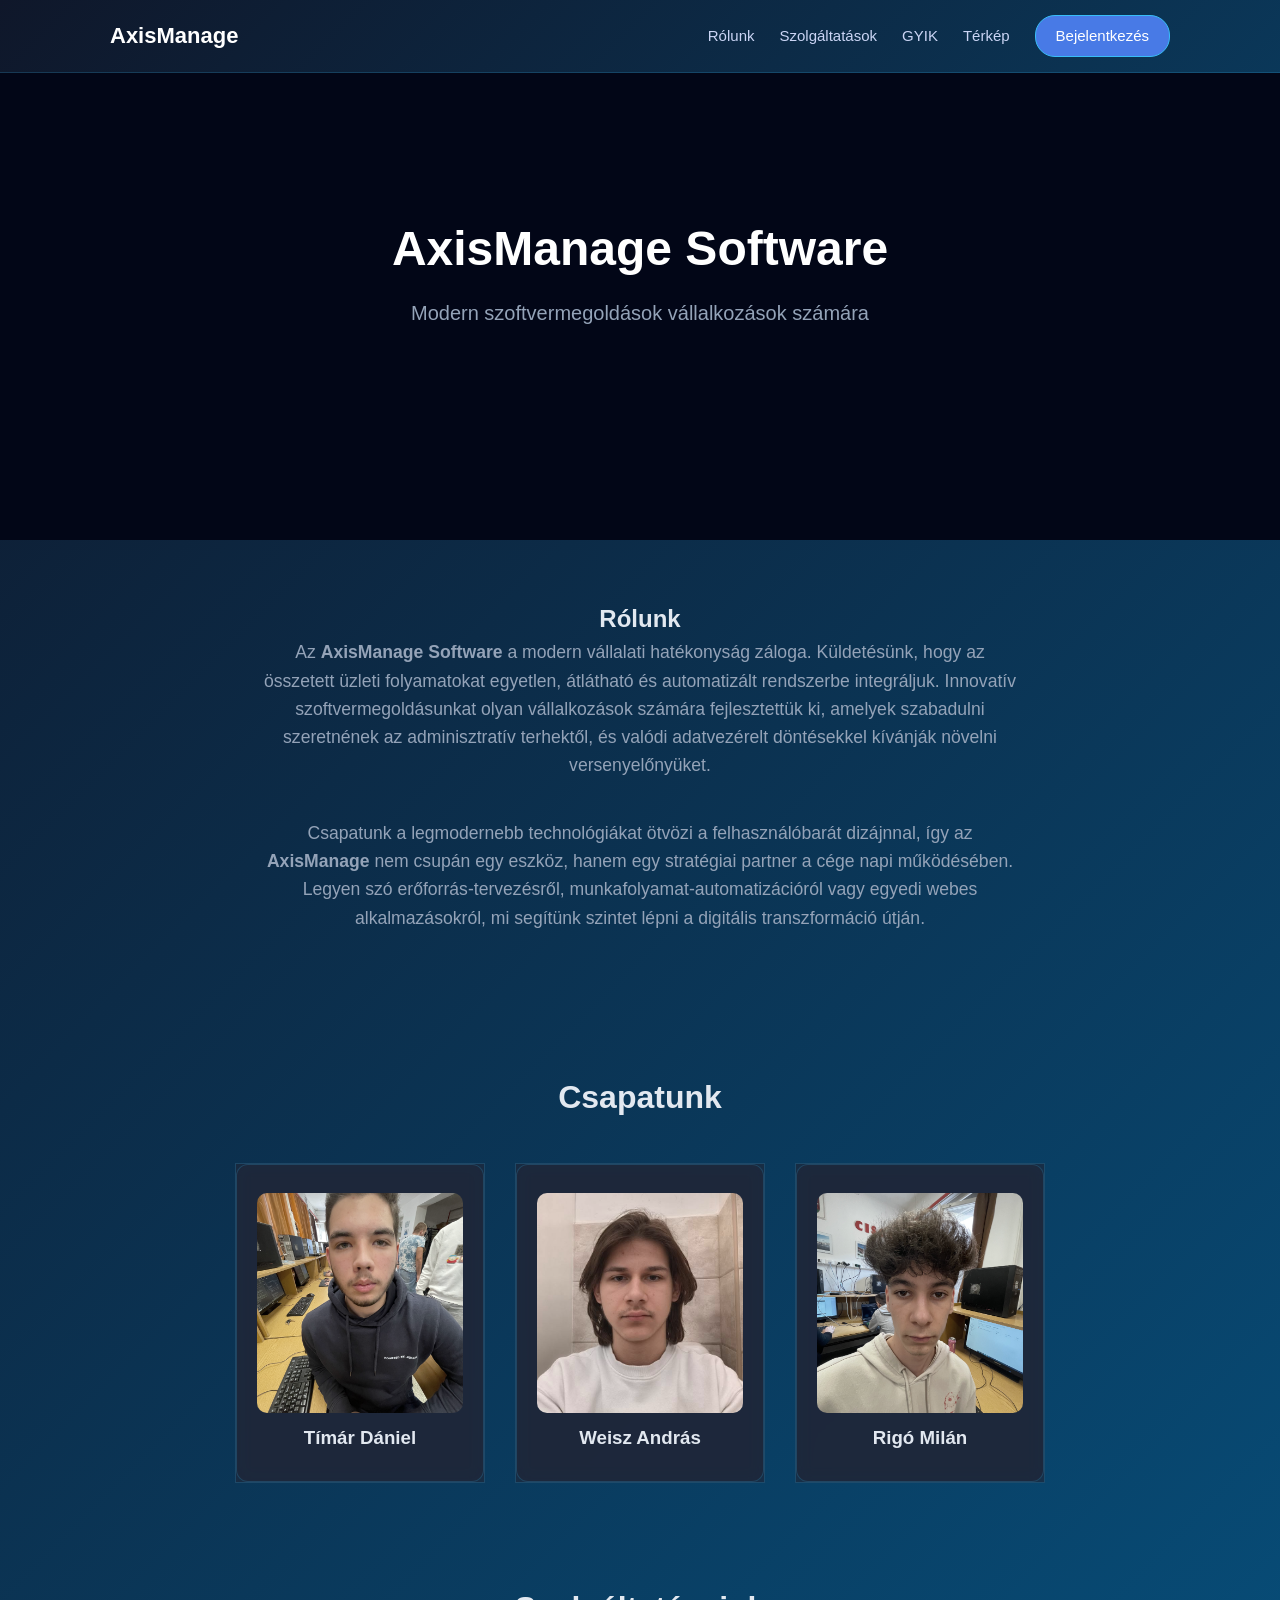
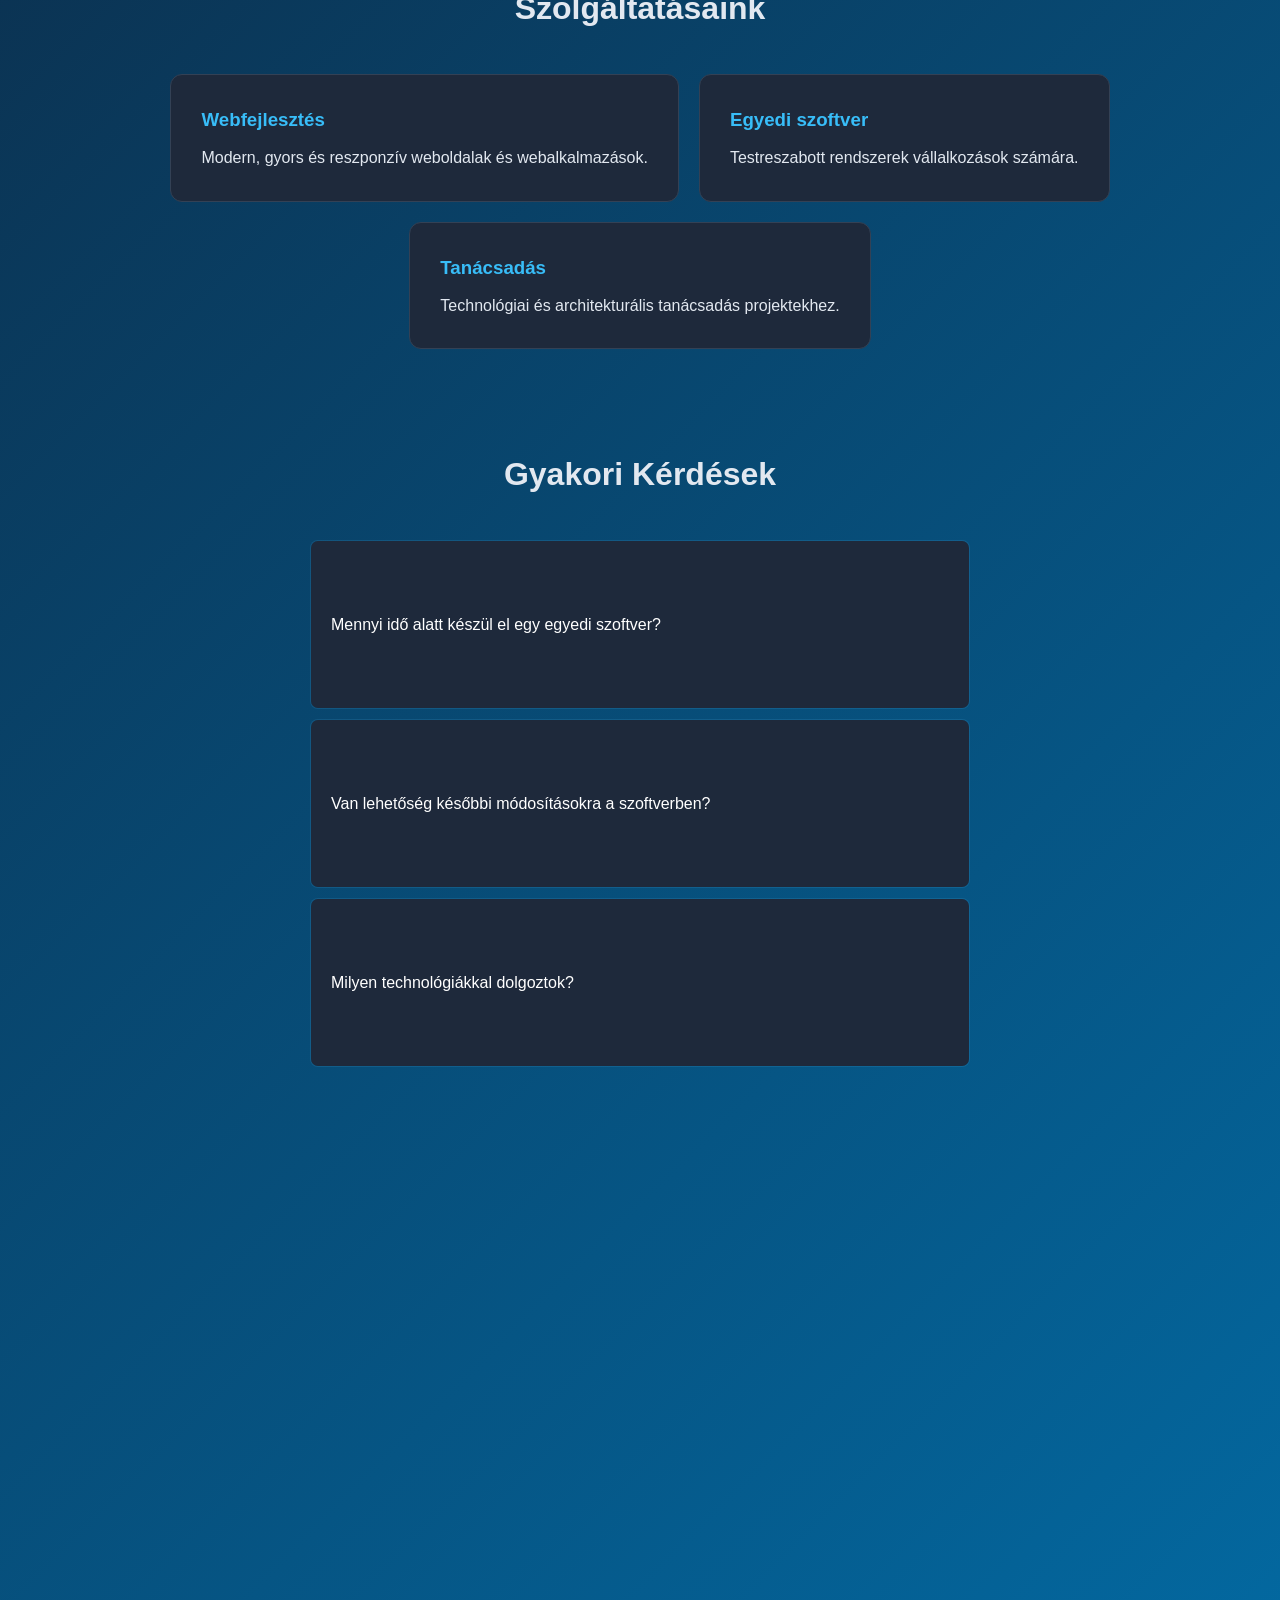
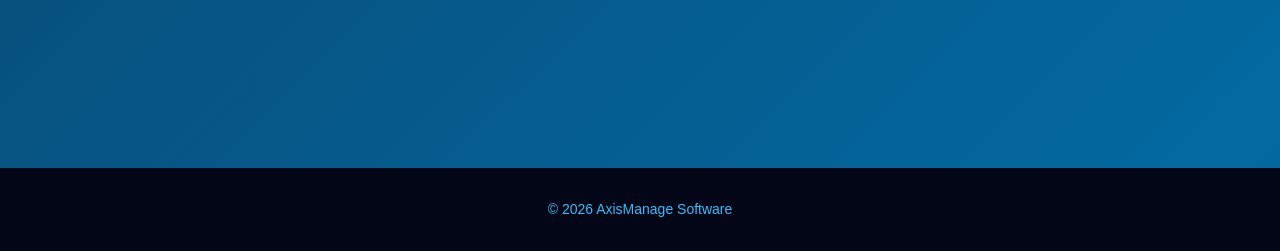
==== index.html @ e3c413a8 "Add files via upload" ====
<!DOCTYPE html>
<html lang="hu">
<head>
<meta charset="UTF-8">
<meta name="viewport" content="width=device-width, initial-scale=1.0">
<link rel="stylesheet" href="style.css">
<link rel="icon" href="axis.png">
<title>AxisManage Software</title>
</head>

<body>
<nav class="navbar">
    <div class="nav-container">
        <div class="nav-logo">AxisManage</div>
        <div class="nav-links">
            <a href="#rolunk">Rólunk</a>
            <a href="#szolg">Szolgáltatások</a>
            <a href="#GYIK">GYIK</a>
            <a href="#terkep">Térkép</a>
            <a href="reg.html" class="login-tab">Bejelentkezés</a>
        </div>
    </div>
</nav>
<header>
<h1>AxisManage Software</h1>
<p>Modern szoftvermegoldások vállalkozások számára</p>
</header>

<span id="rolunk">
    <h2>Rólunk</h2>
    <p id="asd">
        Az <strong>AxisManage Software</strong> a modern vállalati hatékonyság záloga. Küldetésünk, hogy az 
        összetett üzleti folyamatokat egyetlen, átlátható és automatizált rendszerbe integráljuk. 
        Innovatív szoftvermegoldásunkat olyan vállalkozások számára fejlesztettük ki, amelyek 
        szabadulni szeretnének az adminisztratív terhektől, és valódi adatvezérelt döntésekkel 
        kívánják növelni versenyelőnyüket.
    </p>
    <p id="asd">
        Csapatunk a legmodernebb technológiákat ötvözi a felhasználóbarát dizájnnal, így az <strong>AxisManage</strong> 
        nem csupán egy eszköz, hanem egy stratégiai partner a cége napi működésében. Legyen szó 
        erőforrás-tervezésről, munkafolyamat-automatizációról vagy egyedi webes alkalmazásokról, 
        mi segítünk szintet lépni a digitális transzformáció útján.
    </p>
</span>

<section class="container">

<h2>Csapatunk</h2>

<div class="team">

<div class="team-card">

<div class="card-inner">

<div class="card-front">
<img src="IMG_2063.jpg" alt="Team Member">
<h3>Tímár Dániel</h3>
</div>

<div class="card-back">
<p>
Prezentáló és dokumentáló
</p>
</div>

</div>

</div>


<div class="team-card">

<div class="card-inner">

<div class="card-front">
<img src="A2493CA5-7F68-4B2E-9627-E5BFC1A3DE28 (1).jpg" alt="Team Member">
<h3>Weisz András</h3>
</div>

<div class="card-back">
<p>
Hálózat- és szoftverfejlesztő
</p>
</div>

</div>

</div>


<div class="team-card">

<div class="card-inner">

<div class="card-front">
<img src="IMG_2062.jpg" alt="Team Member">
<h3>Rigó Milán</h3>
</div>

<div class="card-back">
<p>
Webfejlesztő és helper
</p>
</div>

</div>

</div>

</div>

</section>

<section>

<h2 id="szolg">Szolgáltatásaink</h2>

<div class="services">

<div class="card">
<h3>Webfejlesztés</h3>
<p>Modern, gyors és reszponzív weboldalak és webalkalmazások.</p>
</div>

<div class="card">
<h3>Egyedi szoftver</h3>
<p>Testreszabott rendszerek vállalkozások számára.</p>
</div>

<div class="card">
<h3>Tanácsadás</h3>
<p>Technológiai és architekturális tanácsadás projektekhez.</p>
</div>
</section>

<section class="faq-container">
    <h2 id="GYIK">Gyakori Kérdések</h2>
    
    <div class="faq-item">
        <button class="faq-question">Mennyi idő alatt készül el egy egyedi szoftver? <span class="arrow">+</span></button>
        <div class="faq-answer">
            <p>A fejlesztési idő nagyban függ a projekt összetettségétől. Egy egyszerűbb webes alkalmazás 4-6 hét alatt elkészülhet, míg egy komplex vállalati irányítási rendszer (ERP) több hónapot is igénybe vehet. Minden esetben részletes ütemtervet adunk az ajánlatunk mellé.</p>
        </div>
    </div>

    <div class="faq-item">
        <button class="faq-question">Van lehetőség későbbi módosításokra a szoftverben? <span class="arrow">+</span></button>
        <div class="faq-answer">
            <p>Természetesen! Az AxisManage rendszereit modulárisan építjük fel, így a későbbiekben bármikor bővíthetők új funkciókkal vagy módosíthatók a meglévő folyamatok a vállalkozás növekedésével párhuzamosan.</p>
        </div>
    </div>

    <div class="faq-item">
        <button class="faq-question">Milyen technológiákkal dolgoztok? <span class="arrow">+</span></button>
        <div class="faq-answer">
            <p>A legmodernebb eszközöket használjuk: webfejlesztéshez React, Vue vagy Angular keretrendszereket, backend oldalon Node.js vagy Python alapú megoldásokat alkalmazunk, az adatbiztonságot pedig felhőalapú infrastruktúrával garantáljuk.</p>
        </div>
    </div>
</section>



<section class="map-section">
    <h2 id="terkep">Hol talál meg minket?</h2>
    <div class="map-container">
        <iframe 
            src="https://www.google.com/maps/embed?pb=!1m18!1m12!1m3!1d2347.4238290338258!2d20.23823096182246!3d47.73952490229683!2m3!1f0!2f0!3f0!3m2!1i1024!2i768!4f13.1!3m3!1m2!1s0x4740f1be151f5fd1%3A0x966ac622caf462b2!2sGhost%20Barber%20Shop%20Kompolt!5e1!3m2!1shu!2shu!4v1773770876963!5m2!1shu!2shu" width="600" height="450" style="border:0;" allowfullscreen="" loading="lazy" referrerpolicy="no-referrer-when-downgrade" 
            width="100%" 
            height="450" 
            style="border:0;" 
            allowfullscreen="" 
            loading="lazy" 
            referrerpolicy="no-referrer-when-downgrade">
        </iframe>
    </div>
</section>

<footer>
 <a href="kepes.html" id="link">© 2026 AxisManage Software</a>
</footer>

<script>
// 1. Görgetésre megjelenő elemek (Scroll Reveal)
const observerOptions = { threshold: 0.1 };
const observer = new IntersectionObserver((entries) => {
    entries.forEach(entry => {
        if (entry.isIntersecting) {
            entry.target.classList.add('reveal');
        }
    });
}, observerOptions);

document.querySelectorAll('section, span#rolunk').forEach(el => observer.observe(el));

// 2. Sima átmenet a bejelentkezéshez
document.querySelector('.login-tab').addEventListener('click', function(e) {
    e.preventDefault(); // Megállítjuk az azonnali ugrást
    const target = this.href;
    document.body.classList.add('fade-out');
    setTimeout(() => {
        window.location.href = "login.html";
    }, 500);
});


// GYIK Lenyiló funkció
document.querySelectorAll('.faq-question').forEach(button => {
    button.addEventListener('click', () => {
        const faqItem = button.parentElement;
        
        // Bezárjuk a többi nyitott elemet (opcionális, ha csak egy lehet nyitva)
        document.querySelectorAll('.faq-item').forEach(item => {
            if (item !== faqItem) {
                item.classList.remove('active');
            }
        });

        // Toggle: ki-be kapcsoljuk a jelenlegit
        faqItem.classList.toggle('active');
    });
});



</script>

</body>
</html>
---- style.css ----
/* ===== Alap beállítások ===== */

*{
    margin:0;
    padding:0;
    box-sizing:border-box;
}

body{
    font-family: "Segoe UI", Arial, sans-serif;
    background:#0f172a;
    color:#e2e8f0;
    line-height:1.6;
}

/* ===== Container ===== */

.container{
    max-width:1100px;
    margin:auto;
    padding:40px 20px;
}

/* ===== Header ===== */

header{
    text-align:center;
    padding:100px 20px;
    background:linear-gradient(135deg,#0f172a,#1e293b);
}

header h1{
    font-size:48px;
    margin-bottom:10px;
}

header p{
    font-size:20px;
    color:#94a3b8;
}

/* ===== Sections ===== */

section{
    padding:60px 0;
}

section h2{
    text-align:center;
    margin-bottom:40px;
    font-size:32px;
}

/* ===== Services ===== */

.services{
    display:grid;
    grid-template-columns:repeat(auto-fit,minmax(250px,1fr));
    gap:25px;
}

.card{
    background:#1e293b;
    padding:30px;
    border-radius:12px;
    transition:0.3s;
    border:1px solid #334155;
}

.card:hover{
    transform:translateY(-6px);
    border-color:#38bdf8;
}

.card h3{
    margin-bottom:10px;
    color:#38bdf8;
}

/* ===== About ===== */

.about{
    text-align:center;
    max-width:700px;
    margin:auto;
    color:#cbd5f5;
}

/* ===== Contact ===== */

.contact{
    text-align:center;
}

.contact a{
    color:#38bdf8;
    text-decoration:none;
}

.contact a:hover{
    text-decoration:underline;
}

/* ===== Footer ===== */
footer{
    display: block;
    text-align:center;
    padding: 30px;
    background:#020617;
    font-size:14px;
    color:#64748b;
}

#link{
    color: #38bdf8;
    text-decoration: none;
    transition: 0.5s;
}

#link:hover{
    color: yellow;
    text-shadow: 0 0 10px rgba(56, 189, 248, 0.8);
}


/* ===== Button ===== */

.btn{
    display:inline-block;
    margin-top:20px;
    padding:12px 24px;
    background:#38bdf8;
    color:#020617;
    border-radius:8px;
    text-decoration:none;
    font-weight:bold;
    transition:0.3s;
}

span {
    text-align: center;
    max-width: 800px; /* Hogy ne nyúljon túl szélesre a szöveg nagy kijelzőn */
    margin: 150px 150px 0px 0px;   /* Ez középre helyezi magát a szekciót a képernyőn */
    padding: 400px 200px;
}

.services, .team {
    display: flex;
    justify-content: center;
    flex-wrap: wrap;
    gap: 20px;
}

#asd{
    text-align: center;
    max-width: 800px; /* Hogy ne nyúljon túl szélesre a szöveg nagy kijelzőn */
    margin: 0 auto;   /* Ez középre helyezi magát a szekciót a képernyőn */
}
.btn:hover{
    background:#0ea5e9;
}

/* ===== TEAM SECTION ===== */ 
.team{ display:flex; justify-content:center; gap:30px; flex-wrap:wrap; } /* card container */ 
.team-card{ width:250px; height:320px; perspective:1000px; } /* inner flip */ 
.card-inner{ position:relative; width:100%; height:100%; transition:transform 0.6s; transform-style:preserve-3d; } 
.team-card:hover .card-inner{ transform:rotateY(180deg); } /* front and back */ 
.card-front, .card-back{ position:absolute; width:100%; height:100%; backface-visibility:hidden; border-radius:12px; overflow:hidden; background:#1e293b; border:1px solid #334155; display:flex; flex-direction:column; align-items:center; justify-content:center; padding:20px; text-align:center; } /* image */
.card-front img{ width:100%; height:220px; object-fit:cover; border-radius:10px; margin-bottom:10px; } /* back */
.card-back{ transform:rotateY(180deg); background:#0f172a; color:#cbd5f5; }


/* 1. Üveg-hatás (Glassmorphism) a kártyáknak */
.team-card, .card-front, .card-back {
    background: rgba(30, 41, 59, 0.7) !important;
    backdrop-filter: blur(8px);
    border: 1px solid rgba(56, 189, 248, 0.2) !important;
}

/* 2. Fejléc animált színátmenettel */
body{
    background: linear-gradient(-45deg, #0f172a, #1e293b, #0369a1, #0f172a);
    background-size: 800%;
    animation: gradient 15s ease infinite;
}

@keyframes gradient {
    0% { background-position: 0% 50%; }
    50% { background-position: 100% 50%; }
    100% { background-position: 0% 50%; }
}

/* 3. A "Rólunk" szöveg elegánsabb elrendezése */
#asd{
    max-width: 800px;
    margin: 0 auto 40px auto;
    text-align: center;
    font-size: 1.1rem;
    color: #94a3b8;
}

/* 4. Csapat kártyák finomítása - Kép stílus */
.card-front img {
    filter: grayscale(30%); /* Kicsit komolyabb, üzletibb hatás */
    transition: 0.3s;
}

.team-card:hover img {
    filter: grayscale(0%);
}

.card:hover {
    box-shadow: 0 0 20px rgba(56, 189, 248, 0.4);
    border-color: #38bdf8;
    transform: scale(1.02);
}
.blob {
    position: absolute;
    width: 300px;
    height: 300px;
    background: rgba(56, 189, 248, 0.1);
    filter: blur(80px);
    border-radius: 50%;
    z-index: -1;
}




/* ===== Új Fejléc Stílus ===== */
.navbar {
    position: fixed; /* Fixen felül marad görgetéskor */
    top: 0;
    left: 0;
    width: 100%;
    z-index: 9999; /* Minden felett jelenjen meg */
    background: linear-gradient(-45deg, #0f172a, #1e293b, #0369a1, #0f172a);
    animation: gradient 15s ease infinite;
    background-size: 800%;
    backdrop-filter: blur(10px); /* Üveghatás */
    border-bottom: 1px solid rgba(56, 189, 248, 0.2);
    padding: 15px 0;
}

.nav-container {
    max-width: 1100px;
    margin: 0 auto;
    display: flex;
    justify-content: space-between;
    align-items: center;
    padding: 0 20px;
}

.nav-logo {
    font-size: 22px;
    font-weight: bold;
    color: #fff;
}

.nav-links {
    display: flex;
    align-items: center;
    gap: 25px;
}

.nav-links a {
    text-decoration: none;
    color: #cbd5f5;
    font-size: 15px;
    font-weight: 500;
    transition: 0.3s;
}

.nav-links a:hover {
    color: #38bdf8;
}

/* Login fül stílusa */
.login-tab {
    background: rgba(56, 189, 248, 0.1);
    color: #38bdf8 !important; /* Kék szöveg */
    padding: 8px 18px;
    border: 1px solid #38bdf8;
    border-radius: 8px;
    transition: all 0.3s ease;
}

.login-tab:hover {
    background: #38bdf8 !important;
    color: #0f172a !important; /* Sötét szöveg hover esetén */
    box-shadow: 0 0 15px rgba(56, 189, 248, 0.4);
}

html {
    scroll-behavior: smooth;
}

/* Animált háttér a headernek, mint a login oldalon */
header {
    height: 60vh;
    display: flex;
    background:#020617;
    flex-direction: column;
    justify-content: center;
    align-items: center;
    background-size: 400% 400%;
    animation: gradient 15s ease infinite;
    color: white;
    text-align: center;
}

@keyframes gradient {
    0% { background-position: 0% 50%; }
    50% { background-position: 100% 50%; }
    100% { background-position: 0% 50%; }
}

/* Elhalványulás effekt oldalváltáskor */
body {
    transition: opacity 0.5s ease;
    opacity: 1;
}

.fade-out {
    opacity: 0;
}

/* Szekciók alaphelyzete az animációhoz */
section, span {
    opacity: 0;
    transform: translateY(30px);
    transition: all 0.8s ease-out;
}

/* Amikor láthatóvá válik görgetéskor */
.reveal {
    opacity: 1;
    transform: translateY(0);
}

/* A navbar "Bejelentkezés" gombja legyen kiemelt */
.login-tab {
    background-color: #487ae6;
    padding: 8px 20px;
    border-radius: 20px;
    color: white !important;
    transition: background 0.3s;
}

.login-tab:hover {
    background-color: #365ec9;
}

/* ===== JAVÍTOTT SPAN (korábban ez okozta a nagy üres tereket) ===== */
span {
    display: block; /* Hogy a margin/padding megfelelően működjön */
    text-align: center;
    max-width: 800px;
    margin: 40px auto; /* Normalizált margin: 40px fent/lent, auto középre */
    padding: 20px;     /* A 400px-ről levéve normál méretre */
}

/* ===== JAVÍTOTT GYIK (Minimalista és vékony) ===== */
.faq-container {
    max-width: 700px; /* Kicsit keskenyebb, hogy elegánsabb legyen */
    margin: 40px auto;
    padding: 0 20px;
    opacity: 1; /* Biztosítjuk a láthatóságot */
    transform: none;
}

.faq-item {
    margin-bottom: 10px;
    border-radius: 8px;
    background: rgba(255, 255, 255, 0.03); /* Nagyon enyhe háttér */
    border: 1px solid rgba(56, 189, 248, 0.1); /* Finom kék keret */
    overflow: hidden;
    transition: all 0.3s ease;
}

.faq-question {
    width: 100%;
    padding: 12px 20px; /* Vékonyabb (12px függőlegesen) */
    background: #1e293b; 
    color: white;
    border: none;
    text-align: left;
    font-size: 16px; /* Kisebb, modernebb betűméret */
    font-weight: 500;
    cursor: pointer;
    display: flex;
    justify-content: space-between;
    align-items: center;
    transition: background 0.3s ease;
}

.faq-question:hover {
    background: #24334a; /* Csak egy kicsit világosodik ki */
}

.faq-answer {
    max-height: 0;
    overflow: hidden;
    transition: all 0.4s ease-in-out;
    background: rgba(0, 0, 0, 0.2); /* Sötét háttér a válasznak */
}

.faq-answer p {
    padding: 15px 20px;
    margin: 0;
    color: #94a3b8; /* Szürkébb szöveg a válasznak */
    font-size: 14px;
    line-height: 1.5;
}

/* Aktív állapot és nyíl animáció */
.faq-item.active .faq-answer {
    max-height: 300px;
}

.faq-item.active .faq-question {
    background: #0369a1; /* Kékre vált, ha nyitva van */
}

.faq-item.active .arrow {
    transform: rotate(45deg);
    color: white;
}

.arrow {
    font-size: 20px;
    color: #38bdf8;
    transition: transform 0.3s ease;
}



.map-section {
    padding: 60px 0;
    text-align: center;
}

.map-container {
    max-width: 1000px;
    margin: 0 auto;
    padding: 0 20px;
    line-height: 0; /* Megszünteti az apró rést az iframe alatt */
}

.map-container iframe {
    width: 100%;
    border-radius: 15px; /* Lekerekített sarkok, hogy illeszkedjen a kártyákhoz */
    box-shadow: 0 10px 30px rgba(0, 0, 0, 0.5);
    border: 1px solid rgba(56, 189, 248, 0.2) !important; /* Finom kék keret */
    transition: filter 0.5s ease;
}

/* Ha ráközelít az egérrel, visszavált színesre */
.map-container iframe:hover {
    filter: grayscale(0%) invert(0%) hue-rotate(0deg) brightness(100%);
}
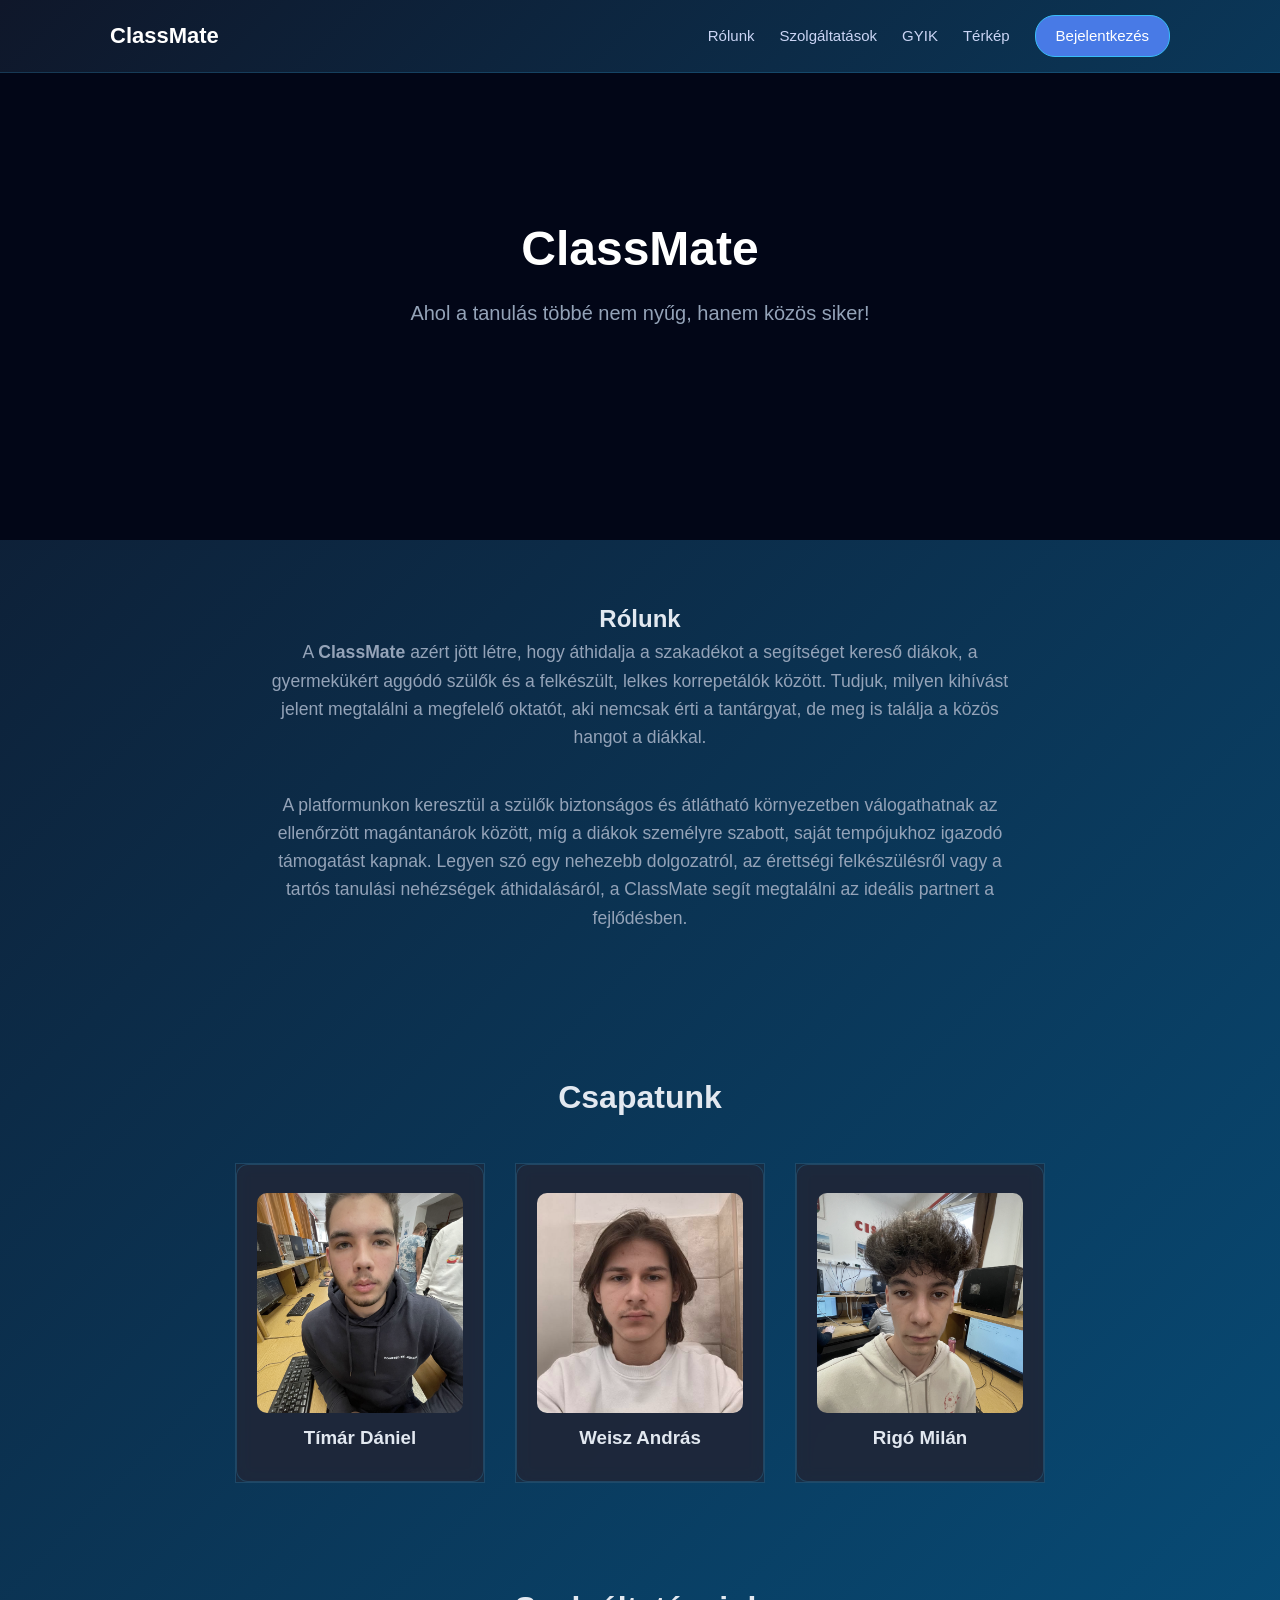
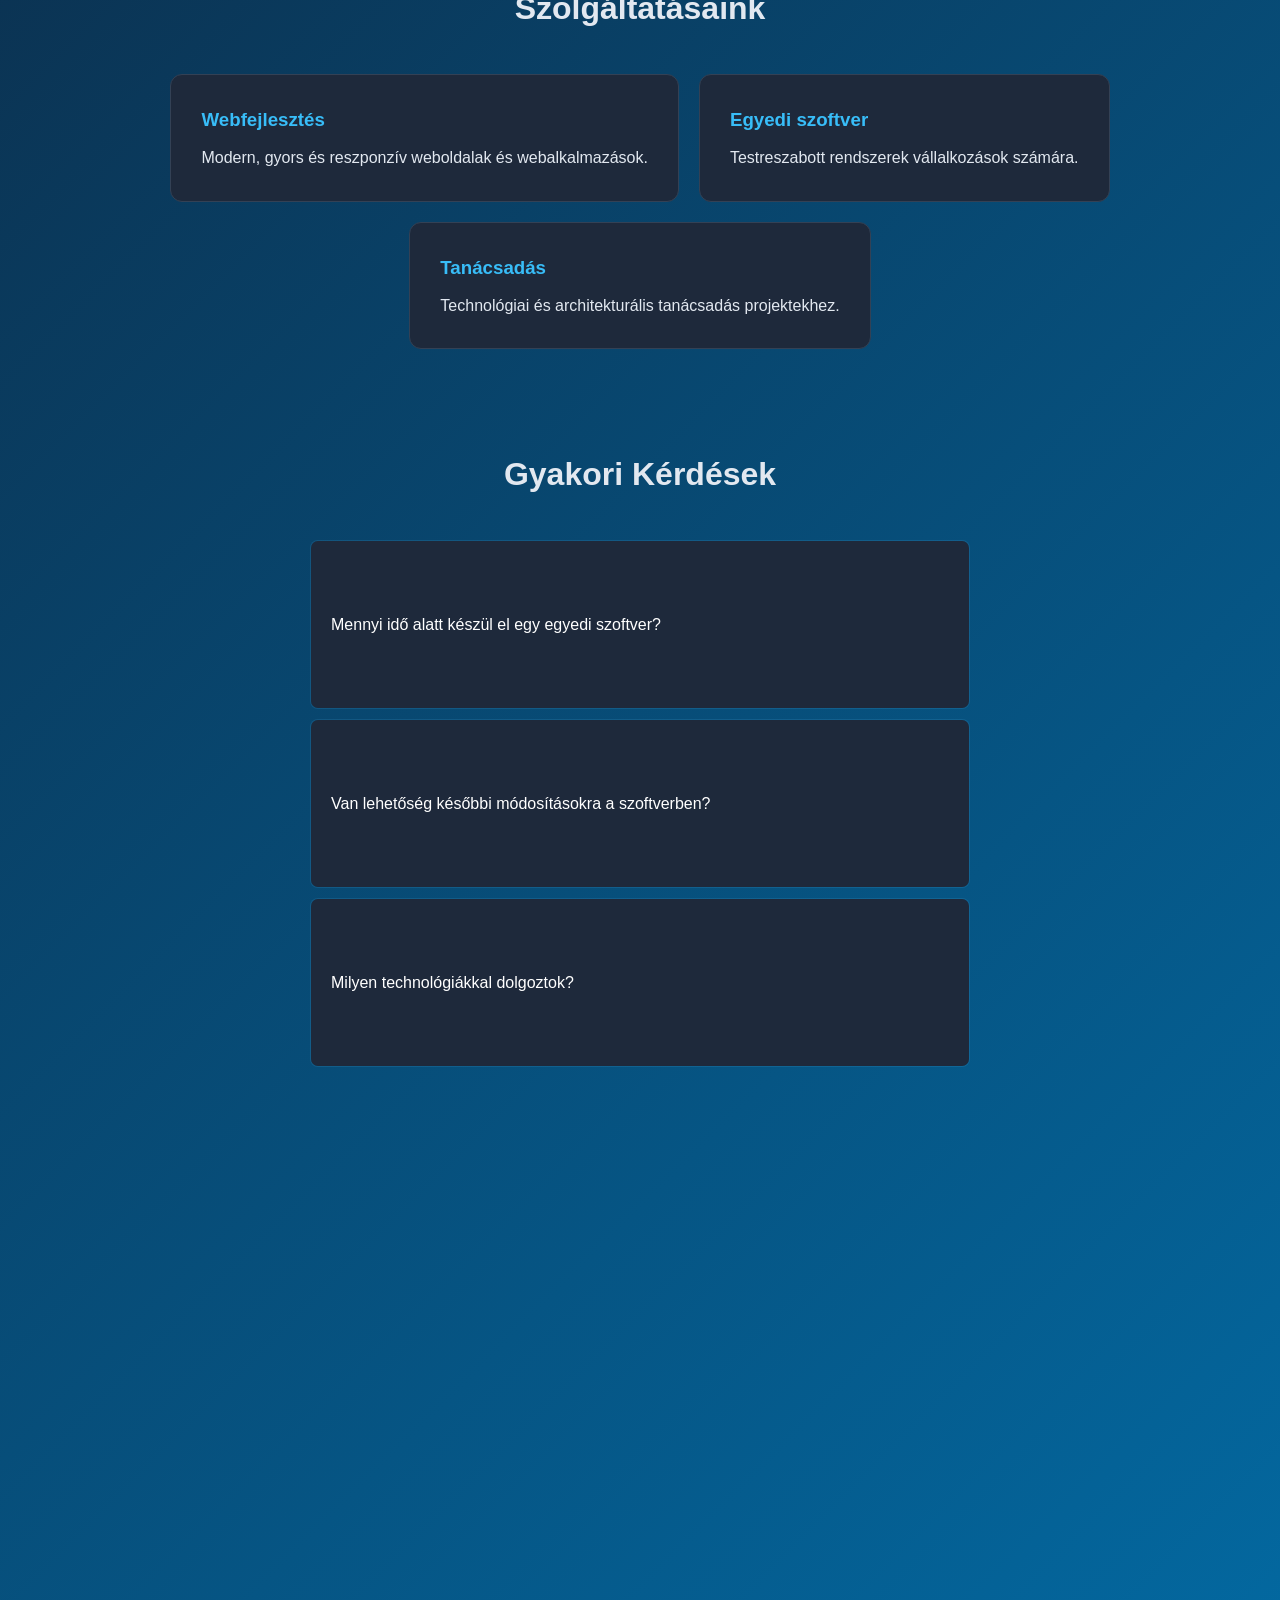
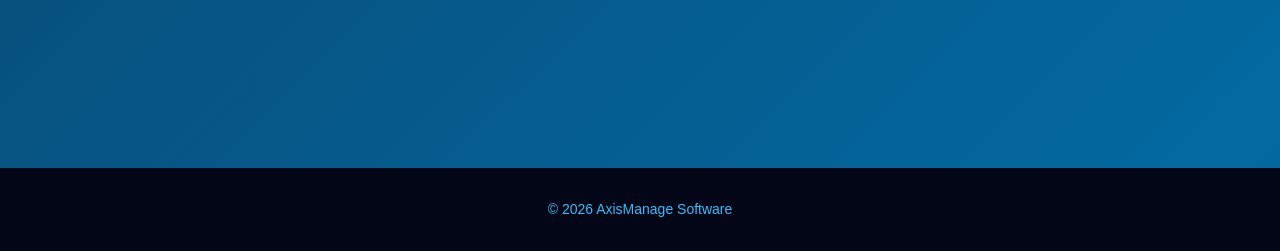
==== commit 9e742901: "rólunk átírva" ====
--- a/index.html
+++ b/index.html
@@ -5,13 +5,13 @@
 <meta name="viewport" content="width=device-width, initial-scale=1.0">
 <link rel="stylesheet" href="style.css">
 <link rel="icon" href="axis.png">
-<title>AxisManage Software</title>
+<title>ClassMate</title>
 </head>
 
 <body>
 <nav class="navbar">
     <div class="nav-container">
-        <div class="nav-logo">AxisManage</div>
+        <div class="nav-logo">ClassMate</div>
         <div class="nav-links">
             <a href="#rolunk">Rólunk</a>
             <a href="#szolg">Szolgáltatások</a>
@@ -22,24 +22,24 @@
     </div>
 </nav>
 <header>
-<h1>AxisManage Software</h1>
-<p>Modern szoftvermegoldások vállalkozások számára</p>
+<h1>ClassMate</h1>
+<p>Ahol a tanulás többé nem nyűg, hanem közös siker!</p>
 </header>
 
 <span id="rolunk">
     <h2>Rólunk</h2>
     <p id="asd">
-        Az <strong>AxisManage Software</strong> a modern vállalati hatékonyság záloga. Küldetésünk, hogy az 
-        összetett üzleti folyamatokat egyetlen, átlátható és automatizált rendszerbe integráljuk. 
-        Innovatív szoftvermegoldásunkat olyan vállalkozások számára fejlesztettük ki, amelyek 
-        szabadulni szeretnének az adminisztratív terhektől, és valódi adatvezérelt döntésekkel 
-        kívánják növelni versenyelőnyüket.
+        A <strong>ClassMate</strong> azért jött létre, hogy áthidalja a szakadékot a segítséget kereső
+        diákok, a gyermekükért aggódó szülők és a felkészült, lelkes korrepetálók között.
+        Tudjuk, milyen kihívást jelent megtalálni a megfelelő oktatót, aki nemcsak érti a tantárgyat, de
+        meg is találja a közös hangot a diákkal.
     </p>
     <p id="asd">
-        Csapatunk a legmodernebb technológiákat ötvözi a felhasználóbarát dizájnnal, így az <strong>AxisManage</strong> 
-        nem csupán egy eszköz, hanem egy stratégiai partner a cége napi működésében. Legyen szó 
-        erőforrás-tervezésről, munkafolyamat-automatizációról vagy egyedi webes alkalmazásokról, 
-        mi segítünk szintet lépni a digitális transzformáció útján.
+        A platformunkon keresztül a szülők biztonságos és átlátható környezetben válogathatnak
+        az ellenőrzött magántanárok között, míg a diákok személyre szabott, saját tempójukhoz
+        igazodó támogatást kapnak. Legyen szó egy nehezebb dolgozatról, az érettségi felkészülésről
+        vagy a tartós tanulási nehézségek áthidalásáról, a ClassMate segít megtalálni az ideális
+        partnert a fejlődésben.
     </p>
 </span>
 
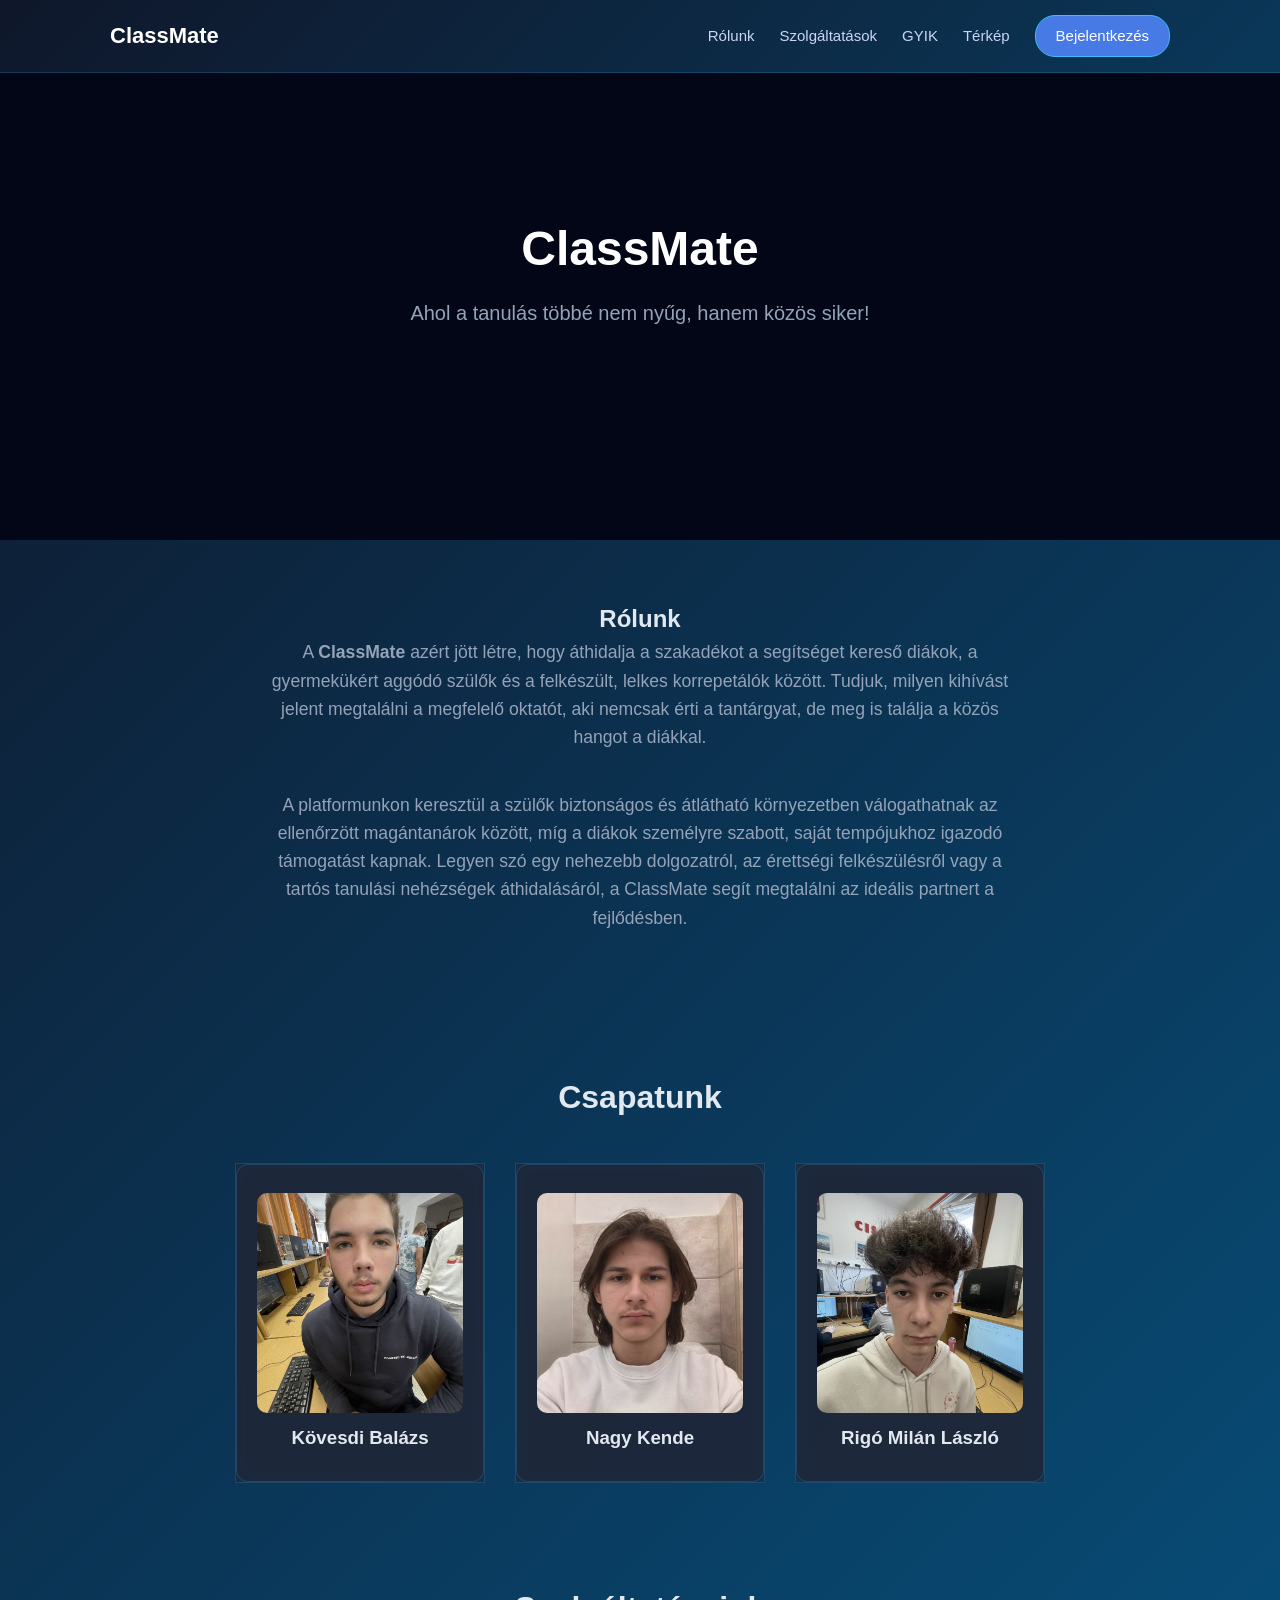
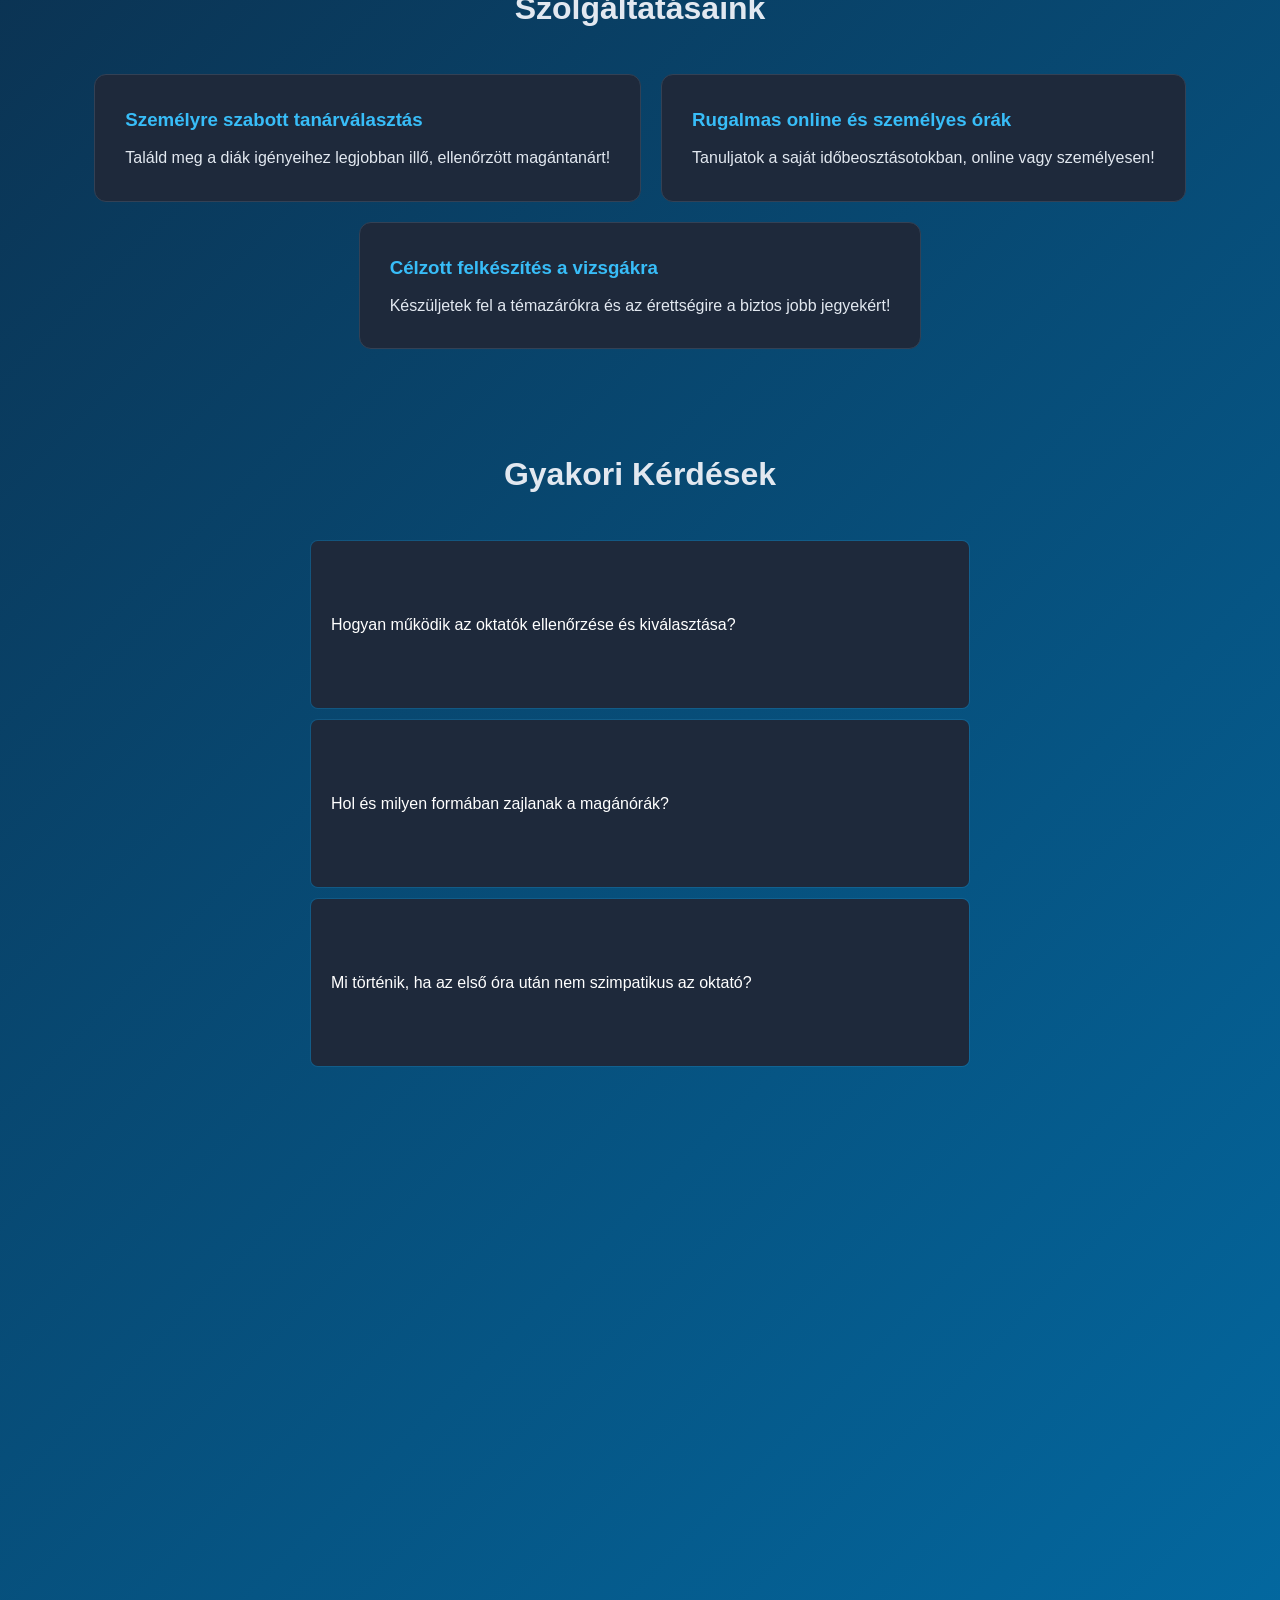
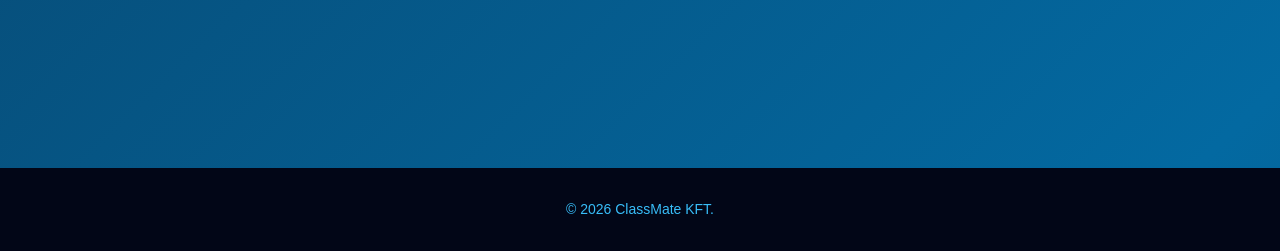
==== commit 148974dc: "teljes index kép márcsak képek kellenek" ====
--- a/index.html
+++ b/index.html
@@ -55,12 +55,12 @@
 
 <div class="card-front">
 <img src="IMG_2063.jpg" alt="Team Member">
-<h3>Tímár Dániel</h3>
+<h3>Kövesdi Balázs</h3>
 </div>
 
 <div class="card-back">
 <p>
-Prezentáló és dokumentáló
+Prezentáló és Dokumentáló
 </p>
 </div>
 
@@ -75,12 +75,12 @@
 
 <div class="card-front">
 <img src="A2493CA5-7F68-4B2E-9627-E5BFC1A3DE28 (1).jpg" alt="Team Member">
-<h3>Weisz András</h3>
+<h3>Nagy Kende</h3>
 </div>
 
 <div class="card-back">
 <p>
-Hálózat- és szoftverfejlesztő
+Ügyvezető és Fejlesztő
 </p>
 </div>
 
@@ -95,7 +95,7 @@
 
 <div class="card-front">
 <img src="IMG_2062.jpg" alt="Team Member">
-<h3>Rigó Milán</h3>
+<h3>Rigó Milán László</h3>
 </div>
 
 <div class="card-back">
@@ -119,18 +119,18 @@
 <div class="services">
 
 <div class="card">
-<h3>Webfejlesztés</h3>
-<p>Modern, gyors és reszponzív weboldalak és webalkalmazások.</p>
+<h3>Személyre szabott tanárválasztás</h3>
+<p>Találd meg a diák igényeihez legjobban illő, ellenőrzött magántanárt!</p>
 </div>
 
 <div class="card">
-<h3>Egyedi szoftver</h3>
-<p>Testreszabott rendszerek vállalkozások számára.</p>
+<h3>Rugalmas online és személyes órák</h3>
+<p>Tanuljatok a saját időbeosztásotokban, online vagy személyesen!</p>
 </div>
 
 <div class="card">
-<h3>Tanácsadás</h3>
-<p>Technológiai és architekturális tanácsadás projektekhez.</p>
+<h3>Célzott felkészítés a vizsgákra</h3>
+<p>Készüljetek fel a témazárókra és az érettségire a biztos jobb jegyekért!</p>
 </div>
 </section>
 
@@ -138,23 +138,23 @@
     <h2 id="GYIK">Gyakori Kérdések</h2>
     
     <div class="faq-item">
-        <button class="faq-question">Mennyi idő alatt készül el egy egyedi szoftver? <span class="arrow">+</span></button>
+        <button class="faq-question">Hogyan működik az oktatók ellenőrzése és kiválasztása?<span class="arrow">+</span></button>
         <div class="faq-answer">
-            <p>A fejlesztési idő nagyban függ a projekt összetettségétől. Egy egyszerűbb webes alkalmazás 4-6 hét alatt elkészülhet, míg egy komplex vállalati irányítási rendszer (ERP) több hónapot is igénybe vehet. Minden esetben részletes ütemtervet adunk az ajánlatunk mellé.</p>
+            <p>Minden nálunk regisztráló korrepetáló profilját és végzettségét egyénileg ellenőrizzük, emellett a korábbi diákok és szülők értékelései is nyilvánosan megtekinthetők. Így garantáljuk, hogy kizárólag felkészült, megbízható és elhivatott oktatók közül választhattok.</p>
         </div>
     </div>
 
     <div class="faq-item">
-        <button class="faq-question">Van lehetőség későbbi módosításokra a szoftverben? <span class="arrow">+</span></button>
+        <button class="faq-question">Hol és milyen formában zajlanak a magánórák?<span class="arrow">+</span></button>
         <div class="faq-answer">
-            <p>Természetesen! Az AxisManage rendszereit modulárisan építjük fel, így a későbbiekben bármikor bővíthetők új funkciókkal vagy módosíthatók a meglévő folyamatok a vállalkozás növekedésével párhuzamosan.</p>
+            <p>Ez teljesen a ti igényeitektől és a kiválasztott oktatóval való megállapodástól függ: az órák megtarthatók online (videóhívásban), a diák otthonában, vagy akár egy előre egyeztetett külső helyszínen, például egy könyvtárban is.</p>
         </div>
     </div>
 
     <div class="faq-item">
-        <button class="faq-question">Milyen technológiákkal dolgoztok? <span class="arrow">+</span></button>
+        <button class="faq-question">Mi történik, ha az első óra után nem szimpatikus az oktató?<span class="arrow">+</span></button>
         <div class="faq-answer">
-            <p>A legmodernebb eszközöket használjuk: webfejlesztéshez React, Vue vagy Angular keretrendszereket, backend oldalon Node.js vagy Python alapú megoldásokat alkalmazunk, az adatbiztonságot pedig felhőalapú infrastruktúrával garantáljuk.</p>
+            <p>Számunkra a legfontosabb a diák és a tanár közötti jó kapcsolat, ezért ha az első alkalom után úgy érzitek, nem passzol hozzátok az oktató stílusa, ügyfélszolgálatunk segít díjmentesen és zökkenőmentesen másik korrepetálót találni.</p>
         </div>
     </div>
 </section>
@@ -165,7 +165,7 @@
     <h2 id="terkep">Hol talál meg minket?</h2>
     <div class="map-container">
         <iframe 
-            src="https://www.google.com/maps/embed?pb=!1m18!1m12!1m3!1d2347.4238290338258!2d20.23823096182246!3d47.73952490229683!2m3!1f0!2f0!3f0!3m2!1i1024!2i768!4f13.1!3m3!1m2!1s0x4740f1be151f5fd1%3A0x966ac622caf462b2!2sGhost%20Barber%20Shop%20Kompolt!5e1!3m2!1shu!2shu!4v1773770876963!5m2!1shu!2shu" width="600" height="450" style="border:0;" allowfullscreen="" loading="lazy" referrerpolicy="no-referrer-when-downgrade" 
+            src="https://www.google.com/maps/embed?pb=!1m18!1m12!1m3!1d2672.2107198966273!2d22.322279175845676!3d47.951649164087605!2m3!1f0!2f0!3f0!3m2!1i1024!2i768!4f13.1!3m3!1m2!1s0x47387b00678c3aa1%3A0xf43ac8f2335d1d61!2sClassMate%20KFT.!5e0!3m2!1shu!2shu!4v1791531284665!5m2!1shu!2shu" width="600" height="450" style="border:0;" allowfullscreen="" loading="lazy" referrerpolicy="no-referrer-when-downgrade" 
             width="100%" 
             height="450" 
             style="border:0;" 
@@ -177,7 +177,7 @@
 </section>
 
 <footer>
- <a href="kepes.html" id="link">© 2026 AxisManage Software</a>
+ <a href="kepes.html" id="link">© 2026 ClassMate KFT.</a>
 </footer>
 
 <script>
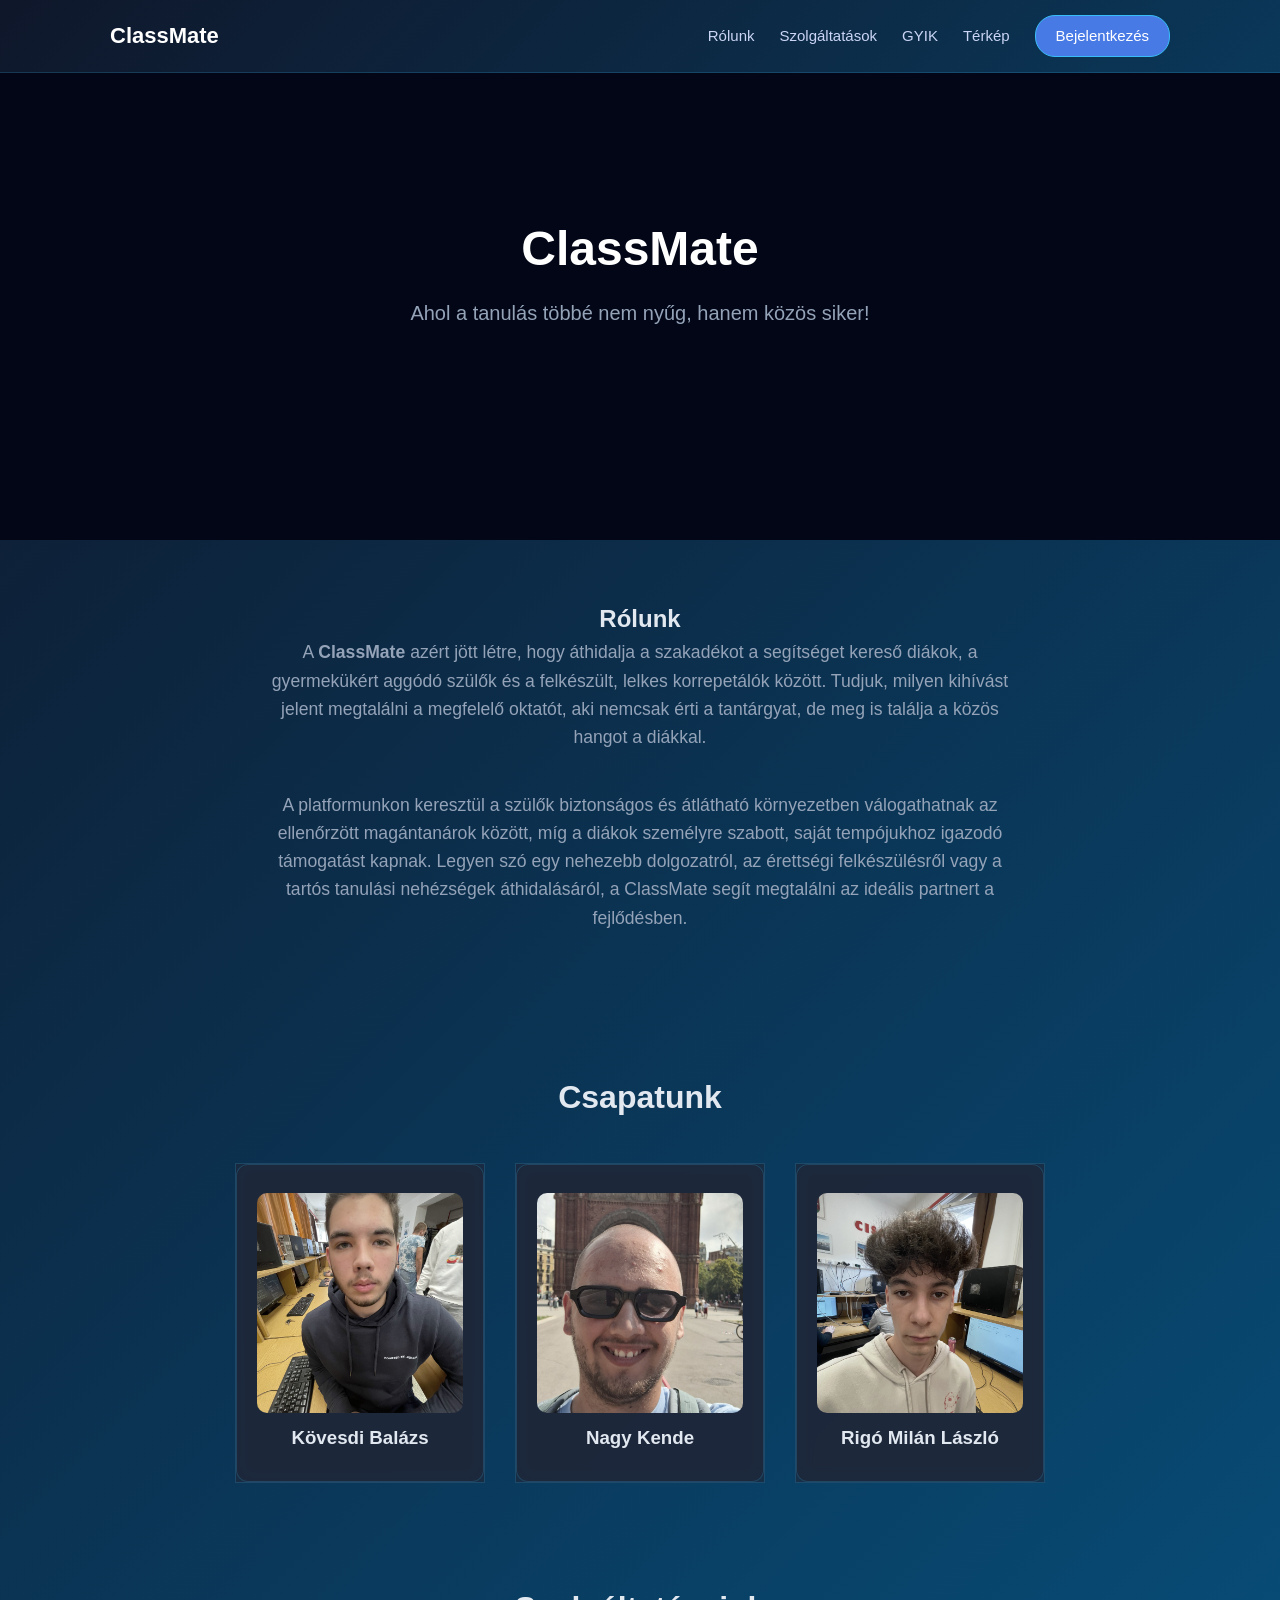
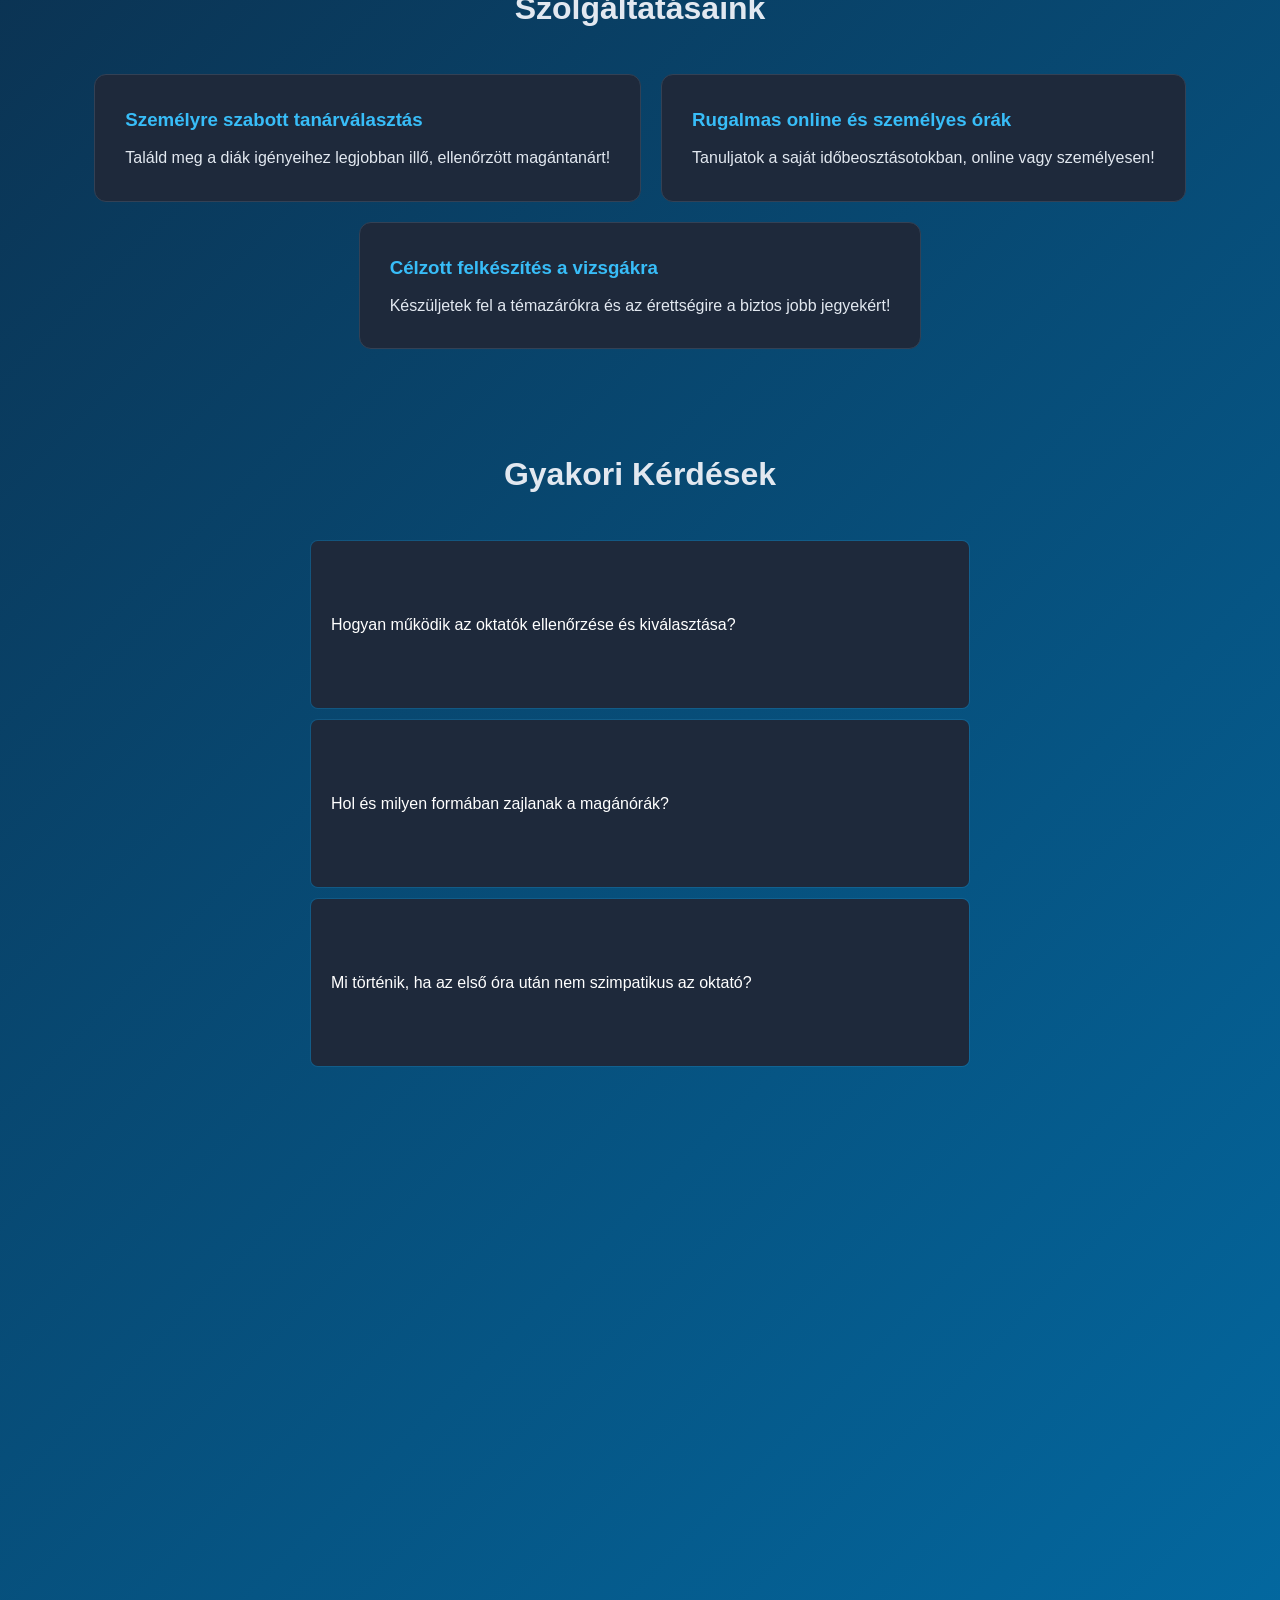
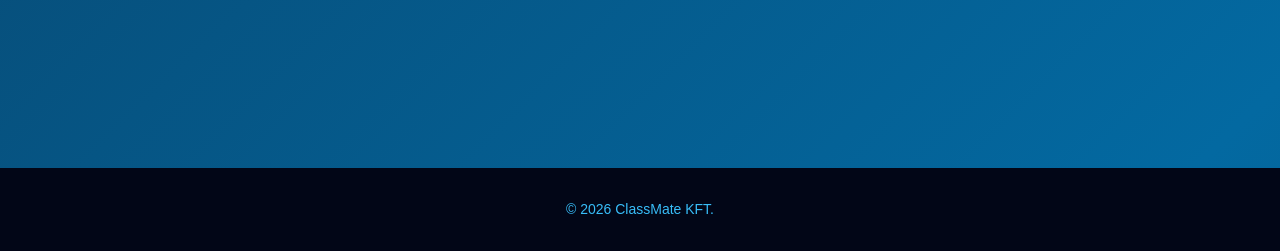
==== commit c8bc63f2: "már csak balázs képe kell (nem tudom te akarsz-e változtatni)" ====
--- a/index.html
+++ b/index.html
@@ -4,7 +4,7 @@
 <meta charset="UTF-8">
 <meta name="viewport" content="width=device-width, initial-scale=1.0">
 <link rel="stylesheet" href="style.css">
-<link rel="icon" href="axis.png">
+<link rel="icon" href="logo.png">
 <title>ClassMate</title>
 </head>
 
@@ -74,7 +74,7 @@
 <div class="card-inner">
 
 <div class="card-front">
-<img src="A2493CA5-7F68-4B2E-9627-E5BFC1A3DE28 (1).jpg" alt="Team Member">
+<img src="20260815_164526.jpg" alt="Team Member">
 <h3>Nagy Kende</h3>
 </div>
 
--- a/style.css
+++ b/style.css
@@ -458,4 +458,7 @@
 /* Ha ráközelít az egérrel, visszavált színesre */
 .map-container iframe:hover {
     filter: grayscale(0%) invert(0%) hue-rotate(0deg) brightness(100%);
-}+}
+
+
+
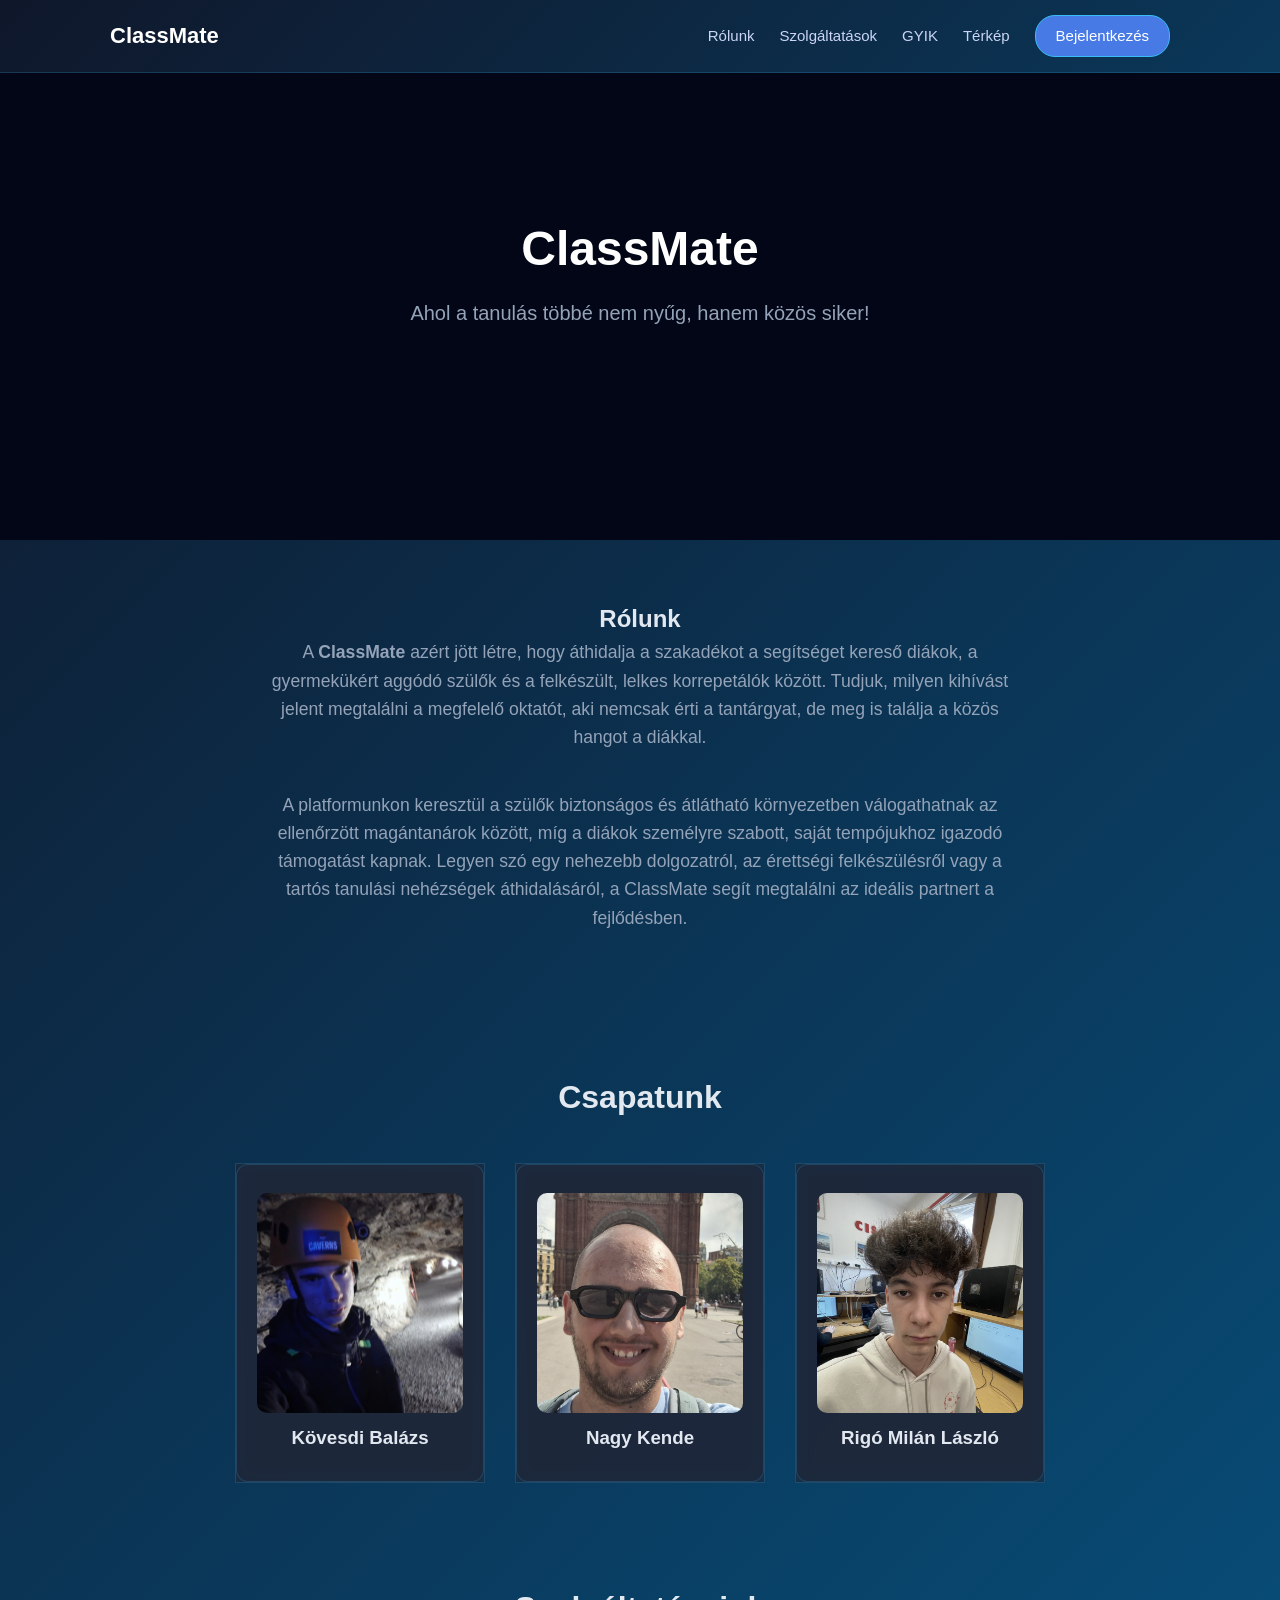
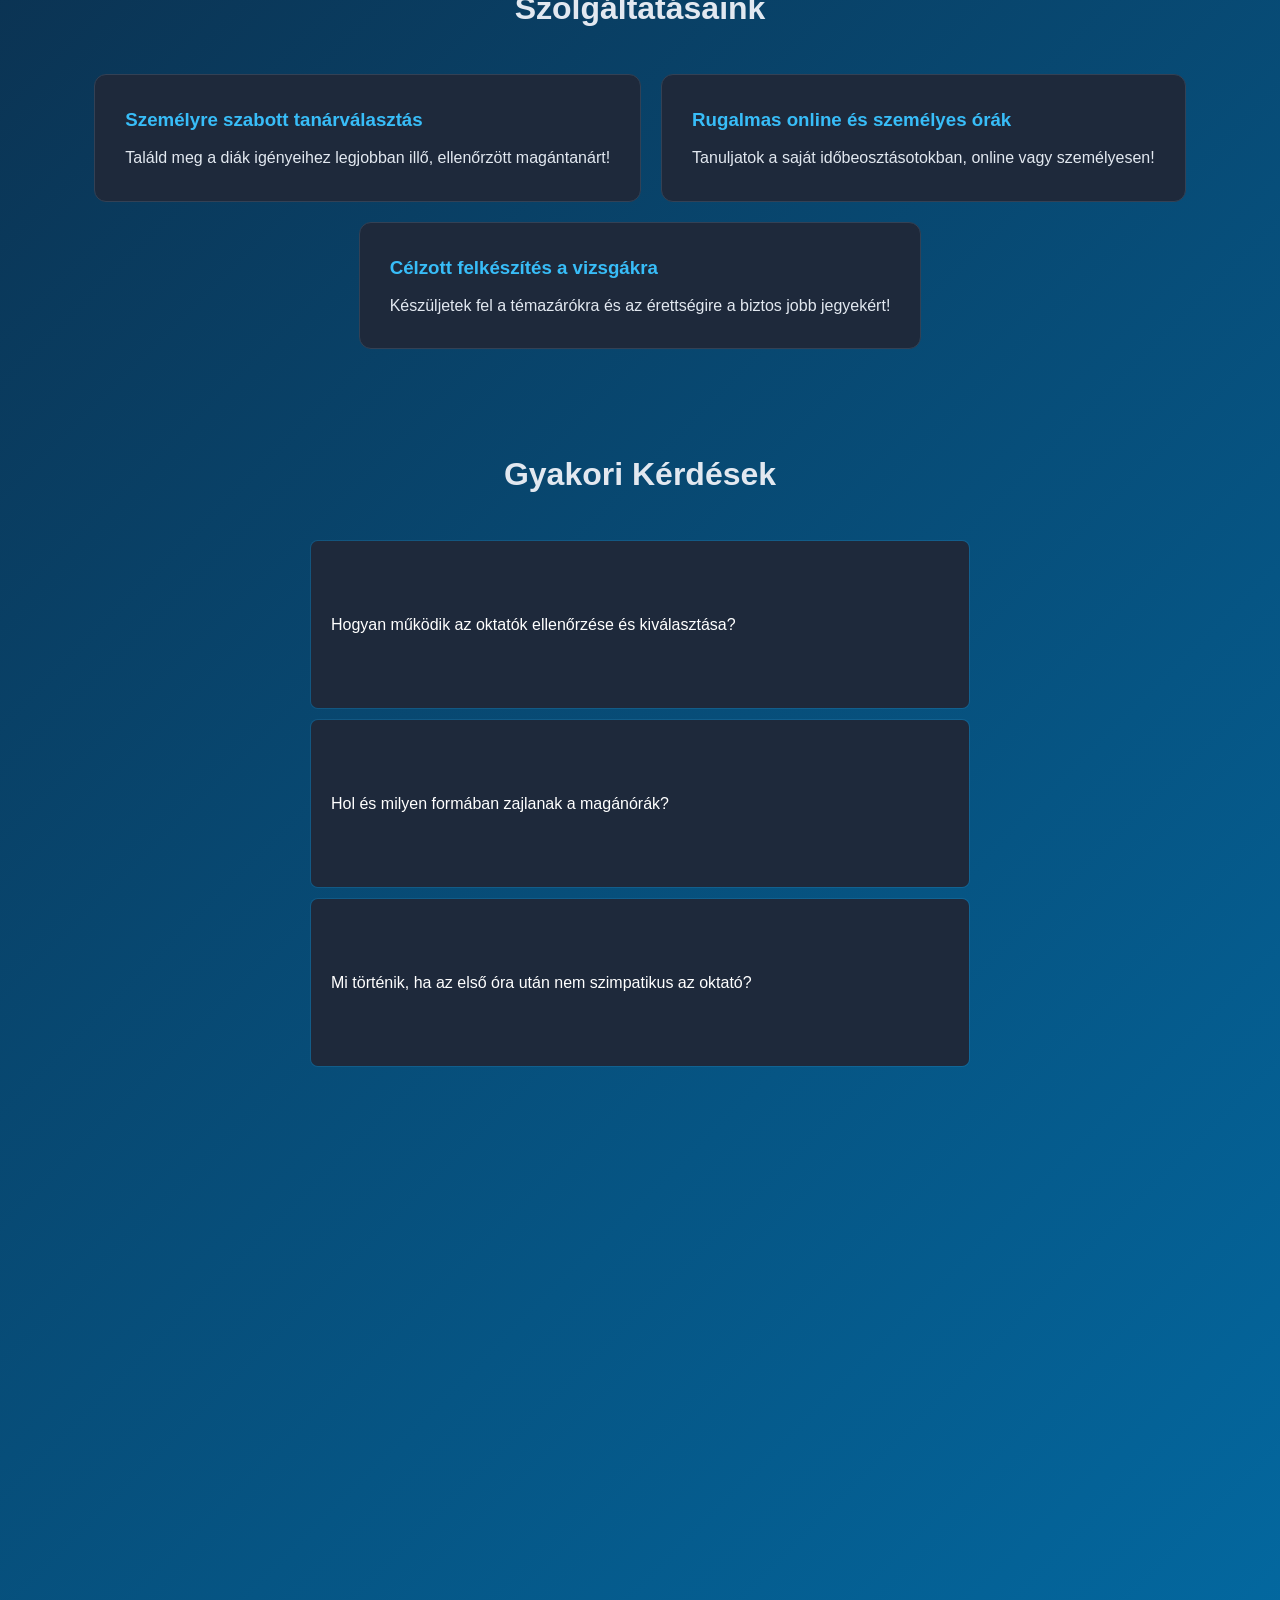
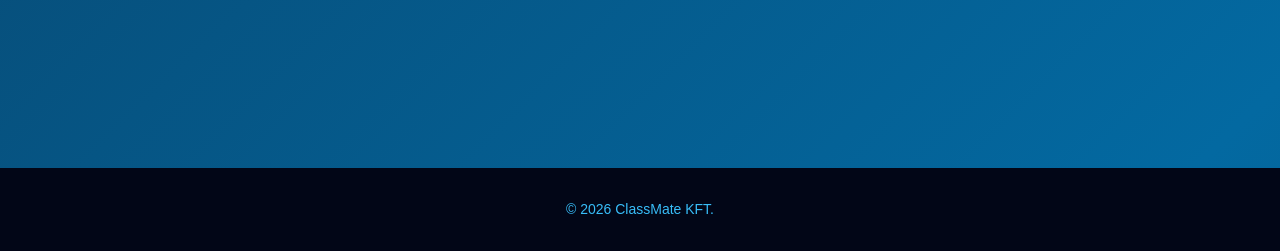
==== commit 31c71d4e: "balázs képe" ====
--- a/index.html
+++ b/index.html
@@ -54,7 +54,7 @@
 <div class="card-inner">
 
 <div class="card-front">
-<img src="IMG_2063.jpg" alt="Team Member">
+<img src="2638.jpg" alt="Team Member">
 <h3>Kövesdi Balázs</h3>
 </div>
 
